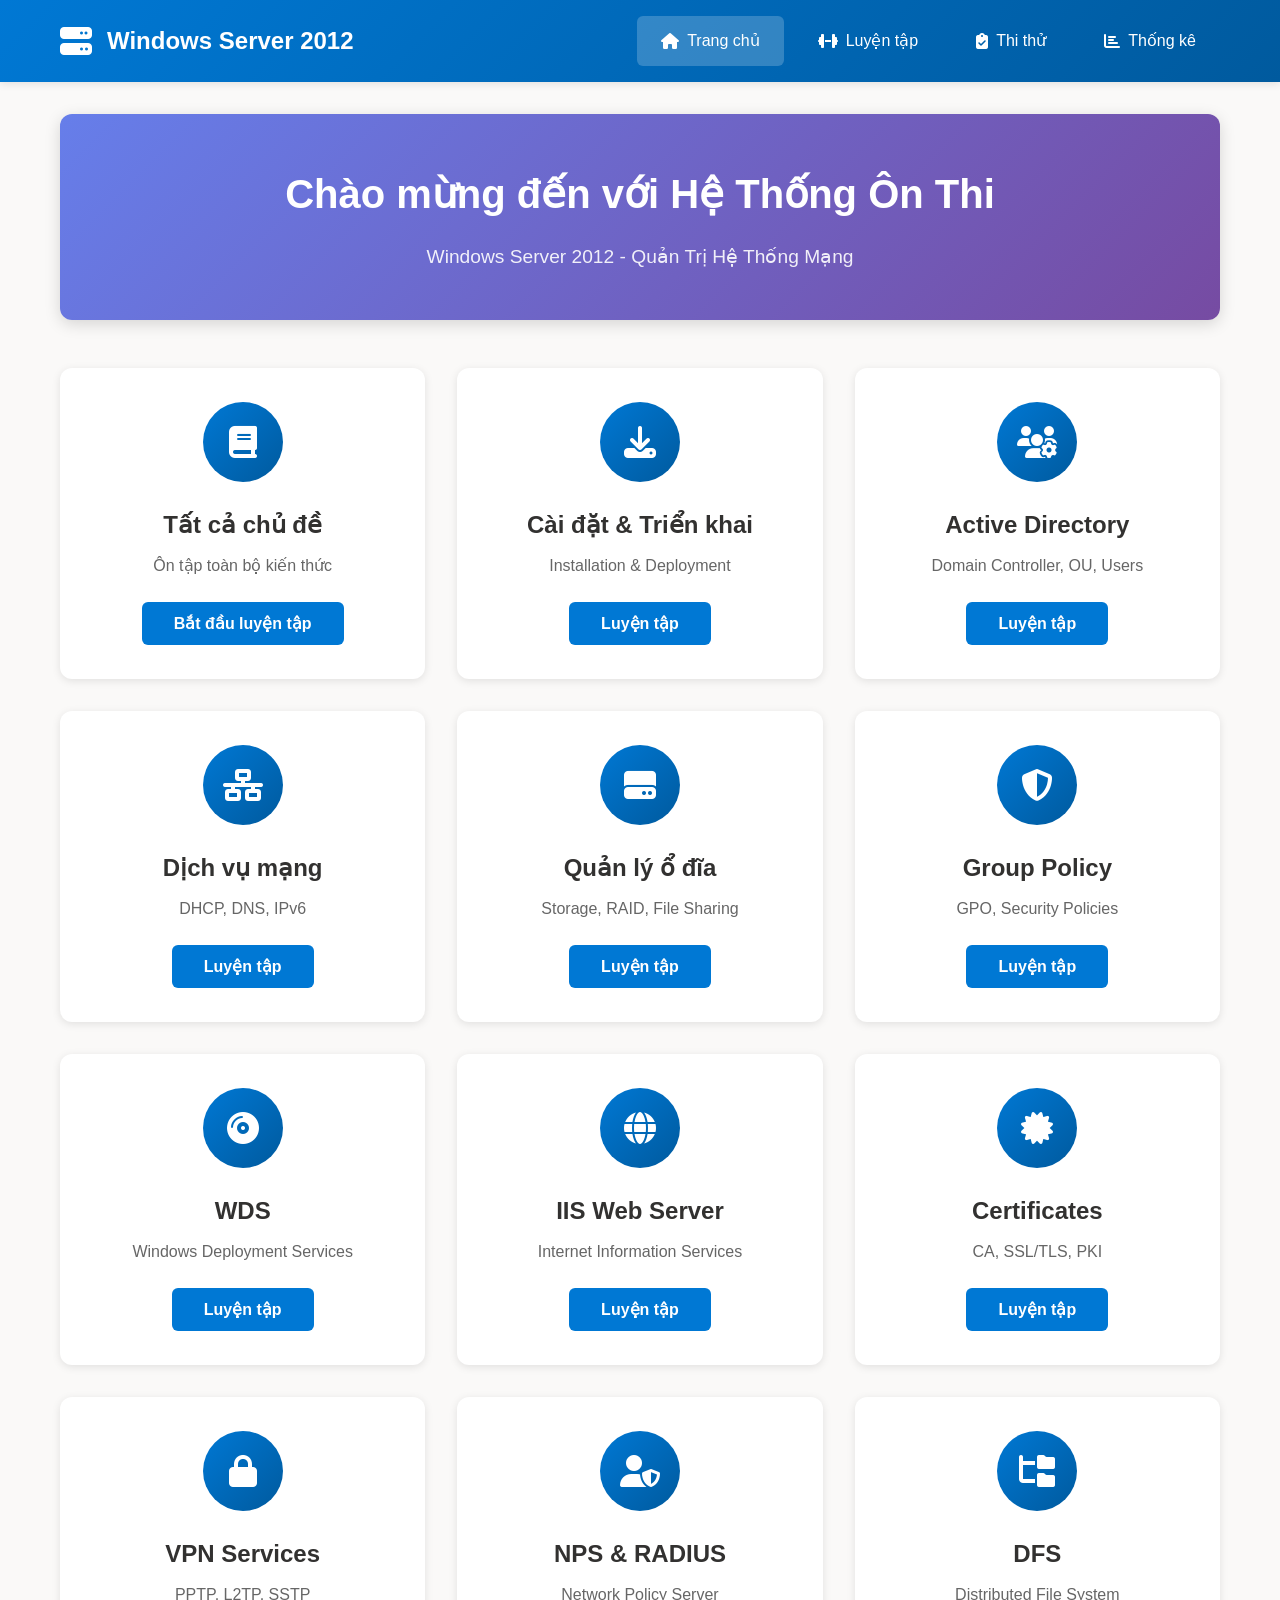
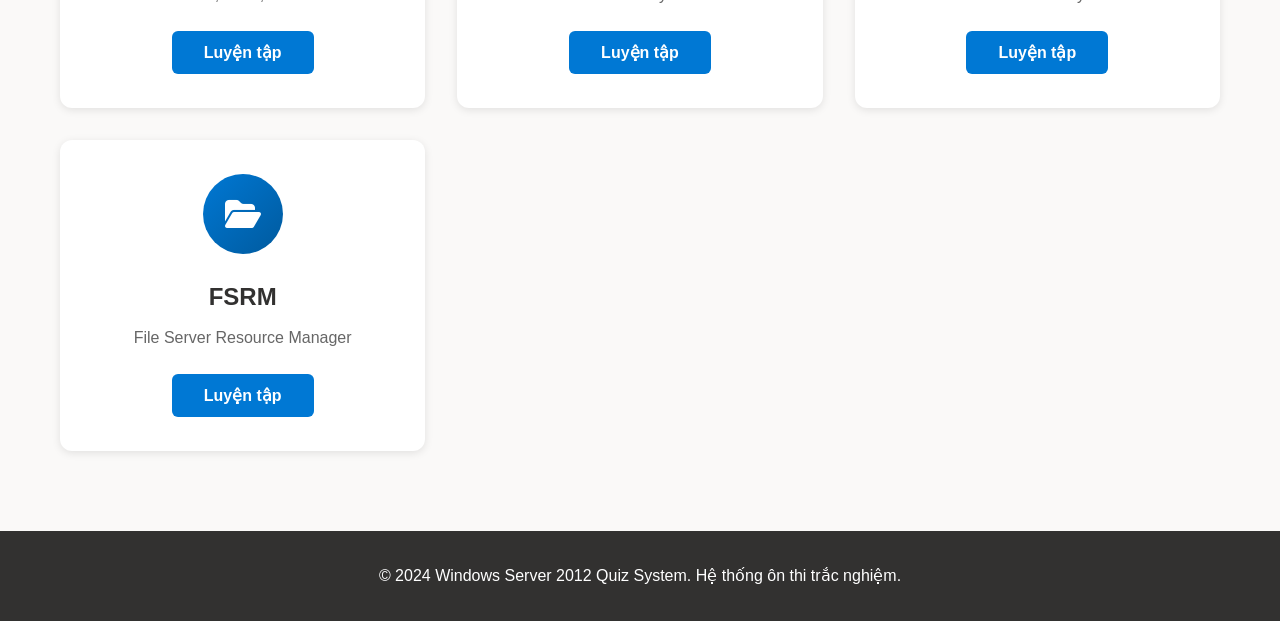
==== index.html @ 21b613d3 "Initial commit - Windows Server 2012 Quiz Website" ====
<!DOCTYPE html>
<html lang="vi">
<head>
    <meta charset="UTF-8">
    <meta name="viewport" content="width=device-width, initial-scale=1.0">
    <title>Ôn Thi Windows Server 2012 - Hệ Thống Trắc Nghiệm</title>
    <link rel="stylesheet" href="css/style.css">
    <link rel="stylesheet" href="https://cdnjs.cloudflare.com/ajax/libs/font-awesome/6.4.0/css/all.min.css">
</head>
<body>
    <!-- Header -->
    <header class="header">
        <div class="container">
            <div class="logo">
                <i class="fas fa-server"></i>
                <h1>Windows Server 2012</h1>
            </div>
            <nav class="nav">
                <a href="#" class="nav-link active" data-page="home">
                    <i class="fas fa-home"></i> Trang chủ
                </a>
                <a href="#" class="nav-link" data-page="practice">
                    <i class="fas fa-dumbbell"></i> Luyện tập
                </a>
                <a href="#" class="nav-link" data-page="exam">
                    <i class="fas fa-clipboard-check"></i> Thi thử
                </a>
                <a href="#" class="nav-link" data-page="statistics">
                    <i class="fas fa-chart-bar"></i> Thống kê
                </a>
            </nav>
        </div>
    </header>

    <!-- Main Content -->
    <main class="main-content">
        <!-- Home Page -->
        <div id="home-page" class="page active">
            <div class="container">
                <div class="hero">
                    <h2>Chào mừng đến với Hệ Thống Ôn Thi</h2>
                    <p>Windows Server 2012 - Quản Trị Hệ Thống Mạng</p>
                </div>

                <div class="topics-grid">
                    <div class="topic-card" data-topic="all">
                        <div class="topic-icon">
                            <i class="fas fa-book"></i>
                        </div>
                        <h3>Tất cả chủ đề</h3>
                        <p>Ôn tập toàn bộ kiến thức</p>
                        <button class="btn btn-primary" onclick="startPractice('all')">
                            Bắt đầu luyện tập
                        </button>
                    </div>

                    <div class="topic-card" data-topic="installation">
                        <div class="topic-icon">
                            <i class="fas fa-download"></i>
                        </div>
                        <h3>Cài đặt & Triển khai</h3>
                        <p>Installation & Deployment</p>
                        <button class="btn btn-primary" onclick="startPractice('installation')">
                            Luyện tập
                        </button>
                    </div>

                    <div class="topic-card" data-topic="active-directory">
                        <div class="topic-icon">
                            <i class="fas fa-users-cog"></i>
                        </div>
                        <h3>Active Directory</h3>
                        <p>Domain Controller, OU, Users</p>
                        <button class="btn btn-primary" onclick="startPractice('active-directory')">
                            Luyện tập
                        </button>
                    </div>

                    <div class="topic-card" data-topic="networking">
                        <div class="topic-icon">
                            <i class="fas fa-network-wired"></i>
                        </div>
                        <h3>Dịch vụ mạng</h3>
                        <p>DHCP, DNS, IPv6</p>
                        <button class="btn btn-primary" onclick="startPractice('networking')">
                            Luyện tập
                        </button>
                    </div>

                    <div class="topic-card" data-topic="storage">
                        <div class="topic-icon">
                            <i class="fas fa-hdd"></i>
                        </div>
                        <h3>Quản lý ổ đĩa</h3>
                        <p>Storage, RAID, File Sharing</p>
                        <button class="btn btn-primary" onclick="startPractice('storage')">
                            Luyện tập
                        </button>
                    </div>

                    <div class="topic-card" data-topic="group-policy">
                        <div class="topic-icon">
                            <i class="fas fa-shield-alt"></i>
                        </div>
                        <h3>Group Policy</h3>
                        <p>GPO, Security Policies</p>
                        <button class="btn btn-primary" onclick="startPractice('group-policy')">
                            Luyện tập
                        </button>
                    </div>

                    <div class="topic-card" data-topic="wds">
                        <div class="topic-icon">
                            <i class="fas fa-compact-disc"></i>
                        </div>
                        <h3>WDS</h3>
                        <p>Windows Deployment Services</p>
                        <button class="btn btn-primary" onclick="startPractice('wds')">
                            Luyện tập
                        </button>
                    </div>

                    <div class="topic-card" data-topic="iis">
                        <div class="topic-icon">
                            <i class="fas fa-globe"></i>
                        </div>
                        <h3>IIS Web Server</h3>
                        <p>Internet Information Services</p>
                        <button class="btn btn-primary" onclick="startPractice('iis')">
                            Luyện tập
                        </button>
                    </div>

                    <div class="topic-card" data-topic="certificates">
                        <div class="topic-icon">
                            <i class="fas fa-certificate"></i>
                        </div>
                        <h3>Certificates</h3>
                        <p>CA, SSL/TLS, PKI</p>
                        <button class="btn btn-primary" onclick="startPractice('certificates')">
                            Luyện tập
                        </button>
                    </div>

                    <div class="topic-card" data-topic="vpn">
                        <div class="topic-icon">
                            <i class="fas fa-lock"></i>
                        </div>
                        <h3>VPN Services</h3>
                        <p>PPTP, L2TP, SSTP</p>
                        <button class="btn btn-primary" onclick="startPractice('vpn')">
                            Luyện tập
                        </button>
                    </div>

                    <div class="topic-card" data-topic="nps">
                        <div class="topic-icon">
                            <i class="fas fa-user-shield"></i>
                        </div>
                        <h3>NPS & RADIUS</h3>
                        <p>Network Policy Server</p>
                        <button class="btn btn-primary" onclick="startPractice('nps')">
                            Luyện tập
                        </button>
                    </div>

                    <div class="topic-card" data-topic="dfs">
                        <div class="topic-icon">
                            <i class="fas fa-folder-tree"></i>
                        </div>
                        <h3>DFS</h3>
                        <p>Distributed File System</p>
                        <button class="btn btn-primary" onclick="startPractice('dfs')">
                            Luyện tập
                        </button>
                    </div>

                    <div class="topic-card" data-topic="fsrm">
                        <div class="topic-icon">
                            <i class="fas fa-folder-open"></i>
                        </div>
                        <h3>FSRM</h3>
                        <p>File Server Resource Manager</p>
                        <button class="btn btn-primary" onclick="startPractice('fsrm')">
                            Luyện tập
                        </button>
                    </div>
                </div>
            </div>
        </div>

        <!-- Practice Page -->
        <div id="practice-page" class="page">
            <div class="container">
                <div class="quiz-container" id="quiz-container">
                    <div class="quiz-header">
                        <h2 id="quiz-title">Luyện tập trắc nghiệm</h2>
                        <div class="quiz-info">
                            <span class="question-counter">
                                Câu <span id="current-question">1</span>/<span id="total-questions">10</span>
                            </span>
                        </div>
                    </div>

                    <div class="quiz-body">
                        <div class="question-text" id="question-text"></div>
                        <div class="answers" id="answers"></div>
                    </div>

                    <div class="quiz-footer">
                        <button class="btn btn-secondary" id="prev-btn" onclick="previousQuestion()">
                            <i class="fas fa-arrow-left"></i> Câu trước
                        </button>
                        <button class="btn btn-primary" id="next-btn" onclick="nextQuestion()">
                            Câu sau <i class="fas fa-arrow-right"></i>
                        </button>
                        <button class="btn btn-success" id="submit-btn" onclick="submitQuiz()" style="display: none;">
                            <i class="fas fa-check"></i> Nộp bài
                        </button>
                    </div>
                </div>

                <!-- Practice Result Modal -->
                <div id="practice-result-modal" class="modal">
                    <div class="modal-content">
                        <div class="result-header">
                            <i class="fas fa-trophy"></i>
                            <h2>Kết quả luyện tập</h2>
                        </div>
                        <div class="result-body">
                            <div class="score-circle">
                                <div class="score-text">
                                    <span id="practice-score-percentage">0</span>%
                                </div>
                            </div>
                            <div class="result-details">
                                <p><strong>Số câu đúng:</strong> <span id="practice-correct-count">0</span></p>
                                <p><strong>Số câu sai:</strong> <span id="practice-wrong-count">0</span></p>
                                <p><strong>Tổng số câu:</strong> <span id="practice-total-count">0</span></p>
                            </div>
                        </div>
                        <div class="result-footer">
                            <button class="btn btn-primary" onclick="reviewPracticeAnswers()">
                                <i class="fas fa-eye"></i> Xem đáp án
                            </button>
                            <button class="btn btn-success" onclick="restartPractice()">
                                <i class="fas fa-redo"></i> Làm lại
                            </button>
                            <button class="btn btn-secondary" onclick="closePracticeResult()">
                                <i class="fas fa-home"></i> Trang chủ
                            </button>
                        </div>
                    </div>
                </div>
            </div>
        </div>

        <!-- Exam Page -->
        <div id="exam-page" class="page">
            <div class="container">
                <div class="exam-setup" id="exam-setup">
                    <h2>Cài đặt bài thi</h2>
                    <div class="form-group">
                        <label>Chọn chủ đề:</label>
                        <select id="exam-topic" class="form-control">
                            <option value="all">Tất cả chủ đề</option>
                            <option value="installation">Cài đặt & Triển khai</option>
                            <option value="active-directory">Active Directory</option>
                            <option value="networking">Dịch vụ mạng</option>
                            <option value="storage">Quản lý ổ đĩa</option>
                            <option value="group-policy">Group Policy</option>
                        </select>
                    </div>
                    <div class="form-group">
                        <label>Số lượng câu hỏi:</label>
                        <input type="number" id="exam-questions" class="form-control" value="20" min="5" max="50">
                    </div>
                    <div class="form-group">
                        <label>Thời gian (phút):</label>
                        <input type="number" id="exam-time" class="form-control" value="30" min="5" max="120">
                    </div>
                    <button class="btn btn-success btn-large" onclick="startExam()">
                        <i class="fas fa-play"></i> Bắt đầu thi
                    </button>
                </div>

                <div class="exam-container" id="exam-container" style="display: none;">
                    <div class="exam-header">
                        <h2>Bài thi trắc nghiệm</h2>
                        <div class="timer" id="timer">
                            <i class="fas fa-clock"></i>
                            <span id="time-remaining">30:00</span>
                        </div>
                    </div>
                    <div class="question-grid" id="question-grid"></div>
                    <div class="exam-question" id="exam-question"></div>
                    <div class="exam-footer">
                        <button class="btn btn-danger" onclick="endExam()">
                            <i class="fas fa-stop"></i> Kết thúc thi
                        </button>
                    </div>
                </div>

                <!-- Exam Result Modal -->
                <div id="exam-result-modal" class="modal">
                    <div class="modal-content">
                        <div class="result-header">
                            <i class="fas fa-award"></i>
                            <h2>Kết quả thi thử</h2>
                        </div>
                        <div class="result-body">
                            <div class="score-circle">
                                <div class="score-text">
                                    <span id="exam-score-percentage">0</span>%
                                </div>
                            </div>
                            <div class="result-details">
                                <p><strong>Số câu đúng:</strong> <span id="exam-correct-count">0</span></p>
                                <p><strong>Số câu sai:</strong> <span id="exam-wrong-count">0</span></p>
                                <p><strong>Tổng số câu:</strong> <span id="exam-total-count">0</span></p>
                                <p><strong>Thời gian:</strong> <span id="exam-time-taken">--:--</span></p>
                            </div>
                        </div>
                        <div class="result-footer">
                            <button class="btn btn-primary" onclick="reviewExamAnswers()">
                                <i class="fas fa-eye"></i> Xem đáp án
                            </button>
                            <button class="btn btn-success" onclick="restartExam()">
                                <i class="fas fa-redo"></i> Thi lại
                            </button>
                            <button class="btn btn-secondary" onclick="closeExamResult()">
                                <i class="fas fa-home"></i> Trang chủ
                            </button>
                        </div>
                    </div>
                </div>
            </div>
        </div>

        <!-- Statistics Page -->
        <div id="statistics-page" class="page">
            <div class="container">
                <h2>Thống kê kết quả học tập</h2>
                <div class="stats-grid">
                    <div class="stat-card">
                        <div class="stat-icon">
                            <i class="fas fa-clipboard-list"></i>
                        </div>
                        <div class="stat-info">
                            <h3 id="total-attempts">0</h3>
                            <p>Lượt thi</p>
                        </div>
                    </div>
                    <div class="stat-card">
                        <div class="stat-icon">
                            <i class="fas fa-star"></i>
                        </div>
                        <div class="stat-info">
                            <h3 id="average-score">0%</h3>
                            <p>Điểm trung bình</p>
                        </div>
                    </div>
                    <div class="stat-card">
                        <div class="stat-icon">
                            <i class="fas fa-trophy"></i>
                        </div>
                        <div class="stat-info">
                            <h3 id="best-score">0%</h3>
                            <p>Điểm cao nhất</p>
                        </div>
                    </div>
                    <div class="stat-card">
                        <div class="stat-icon">
                            <i class="fas fa-clock"></i>
                        </div>
                        <div class="stat-info">
                            <h3 id="total-time">0h</h3>
                            <p>Thời gian học</p>
                        </div>
                    </div>
                </div>
                <div class="history-table">
                    <h3>Lịch sử làm bài</h3>
                    <table id="history-table">
                        <thead>
                            <tr>
                                <th>Thời gian</th>
                                <th>Chủ đề</th>
                                <th>Số câu</th>
                                <th>Điểm</th>
                                <th>Kết quả</th>
                            </tr>
                        </thead>
                        <tbody id="history-tbody">
                            <tr>
                                <td colspan="5" class="no-data">Chưa có dữ liệu</td>
                            </tr>
                        </tbody>
                    </table>
                </div>
                <button class="btn btn-danger" onclick="clearHistory()">
                    <i class="fas fa-trash"></i> Xóa lịch sử
                </button>
            </div>
        </div>
    </main>

    <!-- Footer -->
    <footer class="footer">
        <div class="container">
            <p>&copy; 2024 Windows Server 2012 Quiz System. Hệ thống ôn thi trắc nghiệm.</p>
        </div>
    </footer>

    <script src="js/questions.js"></script>
    <script src="js/app.js"></script>
</body>
</html>
---- css/style.css ----
/* ===== Global Styles ===== */
* {
    margin: 0;
    padding: 0;
    box-sizing: border-box;
}

:root {
    --primary-color: #0078d4;
    --secondary-color: #005a9e;
    --success-color: #107c10;
    --danger-color: #d13438;
    --warning-color: #ff8c00;
    --dark-color: #323130;
    --light-color: #f3f2f1;
    --text-color: #323130;
    --border-color: #edebe9;
    --shadow: 0 2px 8px rgba(0, 0, 0, 0.1);
    --shadow-lg: 0 4px 16px rgba(0, 0, 0, 0.15);
}

body {
    font-family: 'Segoe UI', Tahoma, Geneva, Verdana, sans-serif;
    line-height: 1.6;
    color: var(--text-color);
    background-color: #faf9f8;
}

.container {
    max-width: 1200px;
    margin: 0 auto;
    padding: 0 20px;
}

/* ===== Header ===== */
.header {
    background: linear-gradient(135deg, var(--primary-color) 0%, var(--secondary-color) 100%);
    color: white;
    padding: 1rem 0;
    box-shadow: var(--shadow);
    position: sticky;
    top: 0;
    z-index: 100;
}

.header .container {
    display: flex;
    justify-content: space-between;
    align-items: center;
}

.logo {
    display: flex;
    align-items: center;
    gap: 15px;
}

.logo i {
    font-size: 2rem;
}

.logo h1 {
    font-size: 1.5rem;
    font-weight: 600;
}

.nav {
    display: flex;
    gap: 10px;
}

.nav-link {
    color: white;
    text-decoration: none;
    padding: 0.75rem 1.5rem;
    border-radius: 6px;
    transition: all 0.3s ease;
    display: flex;
    align-items: center;
    gap: 8px;
}

.nav-link:hover,
.nav-link.active {
    background: rgba(255, 255, 255, 0.2);
}

/* ===== Main Content ===== */
.main-content {
    min-height: calc(100vh - 160px);
    padding: 2rem 0;
}

.page {
    display: none;
    animation: fadeIn 0.3s ease;
}

.page.active {
    display: block;
}

@keyframes fadeIn {
    from {
        opacity: 0;
        transform: translateY(10px);
    }
    to {
        opacity: 1;
        transform: translateY(0);
    }
}

/* ===== Hero Section ===== */
.hero {
    text-align: center;
    padding: 3rem 0;
    background: linear-gradient(135deg, #667eea 0%, #764ba2 100%);
    color: white;
    border-radius: 12px;
    margin-bottom: 3rem;
    box-shadow: var(--shadow-lg);
}

.hero h2 {
    font-size: 2.5rem;
    margin-bottom: 1rem;
}

.hero p {
    font-size: 1.2rem;
    opacity: 0.9;
}

/* ===== Topics Grid ===== */
.topics-grid {
    display: grid;
    grid-template-columns: repeat(auto-fit, minmax(300px, 1fr));
    gap: 2rem;
    margin-top: 2rem;
}

.topic-card {
    background: white;
    border-radius: 12px;
    padding: 2rem;
    text-align: center;
    box-shadow: var(--shadow);
    transition: all 0.3s ease;
    border: 2px solid transparent;
}

.topic-card:hover {
    transform: translateY(-5px);
    box-shadow: var(--shadow-lg);
    border-color: var(--primary-color);
}

.topic-icon {
    width: 80px;
    height: 80px;
    margin: 0 auto 1.5rem;
    background: linear-gradient(135deg, var(--primary-color) 0%, var(--secondary-color) 100%);
    border-radius: 50%;
    display: flex;
    align-items: center;
    justify-content: center;
    color: white;
    font-size: 2rem;
}

.topic-card h3 {
    font-size: 1.5rem;
    margin-bottom: 0.5rem;
    color: var(--dark-color);
}

.topic-card p {
    color: #666;
    margin-bottom: 1.5rem;
}

/* ===== Buttons ===== */
.btn {
    display: inline-block;
    padding: 0.75rem 2rem;
    border: none;
    border-radius: 6px;
    cursor: pointer;
    font-size: 1rem;
    font-weight: 600;
    transition: all 0.3s ease;
    text-decoration: none;
    text-align: center;
}

.btn i {
    margin-right: 5px;
}

.btn-primary {
    background: var(--primary-color);
    color: white;
}

.btn-primary:hover {
    background: var(--secondary-color);
    transform: translateY(-2px);
    box-shadow: var(--shadow);
}

.btn-secondary {
    background: #6c757d;
    color: white;
}

.btn-secondary:hover {
    background: #5a6268;
}

.btn-success {
    background: var(--success-color);
    color: white;
}

.btn-success:hover {
    background: #0e6b0e;
}

.btn-danger {
    background: var(--danger-color);
    color: white;
}

.btn-danger:hover {
    background: #a80000;
}

.btn-large {
    padding: 1rem 3rem;
    font-size: 1.2rem;
}

/* ===== Quiz Container ===== */
.quiz-container {
    background: white;
    border-radius: 12px;
    padding: 2rem;
    box-shadow: var(--shadow-lg);
    max-width: 900px;
    margin: 0 auto;
}

.quiz-header {
    border-bottom: 2px solid var(--border-color);
    padding-bottom: 1.5rem;
    margin-bottom: 2rem;
}

.quiz-header h2 {
    font-size: 1.8rem;
    color: var(--dark-color);
    margin-bottom: 1rem;
}

.quiz-info {
    display: flex;
    justify-content: space-between;
    align-items: center;
}

.question-counter {
    background: var(--primary-color);
    color: white;
    padding: 0.5rem 1rem;
    border-radius: 20px;
    font-weight: 600;
}

.quiz-body {
    margin-bottom: 2rem;
}

.question-text {
    font-size: 1.3rem;
    line-height: 1.8;
    margin-bottom: 2rem;
    color: var(--dark-color);
    font-weight: 500;
}

.answers {
    display: flex;
    flex-direction: column;
    gap: 1rem;
}

.answer-option {
    background: var(--light-color);
    padding: 1.5rem;
    border-radius: 8px;
    cursor: pointer;
    transition: all 0.3s ease;
    border: 2px solid transparent;
    display: flex;
    align-items: center;
    gap: 1rem;
}

.answer-option:hover {
    background: #e1dfdd;
    border-color: var(--primary-color);
}

.answer-option.selected {
    background: #cfe4ff;
    border-color: var(--primary-color);
}

.answer-option.correct {
    background: #dff6dd;
    border-color: var(--success-color);
}

.answer-option.wrong {
    background: #fde7e9;
    border-color: var(--danger-color);
}

.answer-option input[type="radio"] {
    width: 20px;
    height: 20px;
    cursor: pointer;
}

.answer-label {
    flex: 1;
    font-size: 1.1rem;
    cursor: pointer;
}

.quiz-footer {
    display: flex;
    justify-content: space-between;
    gap: 1rem;
    border-top: 2px solid var(--border-color);
    padding-top: 1.5rem;
}

/* ===== Modal ===== */
.modal {
    display: none;
    position: fixed;
    top: 0;
    left: 0;
    width: 100%;
    height: 100%;
    background: rgba(0, 0, 0, 0.7);
    z-index: 1000;
    align-items: center;
    justify-content: center;
}

.modal.active {
    display: flex;
}

.modal-content {
    background: white;
    border-radius: 12px;
    padding: 2rem;
    max-width: 600px;
    width: 90%;
    box-shadow: var(--shadow-lg);
    animation: slideIn 0.3s ease;
}

@keyframes slideIn {
    from {
        transform: translateY(-50px);
        opacity: 0;
    }
    to {
        transform: translateY(0);
        opacity: 1;
    }
}

.result-header {
    text-align: center;
    margin-bottom: 2rem;
}

.result-header i {
    font-size: 4rem;
    color: var(--warning-color);
    margin-bottom: 1rem;
}

.result-header h2 {
    font-size: 2rem;
    color: var(--dark-color);
}

.result-body {
    text-align: center;
    margin-bottom: 2rem;
}

.score-circle {
    width: 200px;
    height: 200px;
    border-radius: 50%;
    background: linear-gradient(135deg, var(--primary-color) 0%, var(--secondary-color) 100%);
    margin: 0 auto 2rem;
    display: flex;
    align-items: center;
    justify-content: center;
    box-shadow: var(--shadow-lg);
}

.score-text {
    color: white;
    font-size: 3rem;
    font-weight: bold;
}

.result-details {
    background: var(--light-color);
    padding: 1.5rem;
    border-radius: 8px;
}

.result-details p {
    font-size: 1.2rem;
    margin-bottom: 0.5rem;
}

.result-footer {
    display: flex;
    gap: 1rem;
    justify-content: center;
    flex-wrap: wrap;
}

/* ===== Exam Page ===== */
.exam-setup {
    background: white;
    border-radius: 12px;
    padding: 3rem;
    max-width: 600px;
    margin: 0 auto;
    box-shadow: var(--shadow-lg);
}

.exam-setup h2 {
    text-align: center;
    font-size: 2rem;
    margin-bottom: 2rem;
    color: var(--dark-color);
}

.form-group {
    margin-bottom: 1.5rem;
}

.form-group label {
    display: block;
    font-weight: 600;
    margin-bottom: 0.5rem;
    color: var(--dark-color);
}

.form-control {
    width: 100%;
    padding: 0.75rem;
    border: 2px solid var(--border-color);
    border-radius: 6px;
    font-size: 1rem;
    transition: border-color 0.3s ease;
}

.form-control:focus {
    outline: none;
    border-color: var(--primary-color);
}

.exam-container .exam-header {
    background: white;
    padding: 1.5rem;
    border-radius: 12px;
    margin-bottom: 2rem;
    box-shadow: var(--shadow);
    display: flex;
    justify-content: space-between;
    align-items: center;
}

.timer {
    font-size: 1.5rem;
    font-weight: bold;
    color: var(--danger-color);
    display: flex;
    align-items: center;
    gap: 10px;
}

.question-grid {
    background: white;
    padding: 1.5rem;
    border-radius: 12px;
    margin-bottom: 2rem;
    box-shadow: var(--shadow);
}

.question-grid-title {
    font-size: 1.2rem;
    margin-bottom: 1rem;
    color: var(--dark-color);
}

.question-numbers {
    display: grid;
    grid-template-columns: repeat(auto-fill, minmax(50px, 1fr));
    gap: 10px;
}

.question-number {
    padding: 0.75rem;
    text-align: center;
    border: 2px solid var(--border-color);
    border-radius: 6px;
    cursor: pointer;
    transition: all 0.3s ease;
    font-weight: 600;
}

.question-number:hover {
    background: var(--light-color);
}

.question-number.current {
    background: var(--primary-color);
    color: white;
    border-color: var(--primary-color);
}

.question-number.answered {
    background: var(--success-color);
    color: white;
    border-color: var(--success-color);
}

/* ===== Statistics Page ===== */
.stats-grid {
    display: grid;
    grid-template-columns: repeat(auto-fit, minmax(250px, 1fr));
    gap: 2rem;
    margin-bottom: 3rem;
}

.stat-card {
    background: white;
    border-radius: 12px;
    padding: 2rem;
    box-shadow: var(--shadow);
    display: flex;
    align-items: center;
    gap: 1.5rem;
}

.stat-icon {
    width: 70px;
    height: 70px;
    border-radius: 12px;
    background: linear-gradient(135deg, var(--primary-color) 0%, var(--secondary-color) 100%);
    display: flex;
    align-items: center;
    justify-content: center;
    color: white;
    font-size: 2rem;
}

.stat-info h3 {
    font-size: 2rem;
    color: var(--dark-color);
    margin-bottom: 0.25rem;
}

.stat-info p {
    color: #666;
    font-size: 1rem;
}

.history-table {
    background: white;
    border-radius: 12px;
    padding: 2rem;
    box-shadow: var(--shadow);
    margin-bottom: 2rem;
}

.history-table h3 {
    font-size: 1.5rem;
    margin-bottom: 1.5rem;
    color: var(--dark-color);
}

table {
    width: 100%;
    border-collapse: collapse;
}

table thead {
    background: var(--light-color);
}

table th,
table td {
    padding: 1rem;
    text-align: left;
    border-bottom: 1px solid var(--border-color);
}

table th {
    font-weight: 600;
    color: var(--dark-color);
}

.no-data {
    text-align: center;
    color: #666;
    padding: 2rem !important;
}

.badge {
    display: inline-block;
    padding: 0.25rem 0.75rem;
    border-radius: 20px;
    font-size: 0.9rem;
    font-weight: 600;
}

.badge-success {
    background: var(--success-color);
    color: white;
}

.badge-danger {
    background: var(--danger-color);
    color: white;
}

.badge-warning {
    background: var(--warning-color);
    color: white;
}

/* ===== Footer ===== */
.footer {
    background: var(--dark-color);
    color: white;
    text-align: center;
    padding: 2rem 0;
    margin-top: 3rem;
}

/* ===== Responsive ===== */
@media (max-width: 768px) {
    .header .container {
        flex-direction: column;
        gap: 1rem;
    }

    .nav {
        flex-wrap: wrap;
        justify-content: center;
    }

    .hero h2 {
        font-size: 1.8rem;
    }

    .topics-grid {
        grid-template-columns: 1fr;
    }

    .quiz-footer {
        flex-direction: column;
    }

    .result-footer {
        flex-direction: column;
    }

    .btn {
        width: 100%;
    }
}

/* ===== Loading Animation ===== */
.loading {
    display: inline-block;
    width: 20px;
    height: 20px;
    border: 3px solid rgba(255, 255, 255, 0.3);
    border-radius: 50%;
    border-top-color: white;
    animation: spin 1s ease-in-out infinite;
}

@keyframes spin {
    to { transform: rotate(360deg); }
}


/* ===== Enhanced Statistics ===== */
.stats-grid {
    display: grid;
    grid-template-columns: repeat(auto-fit, minmax(250px, 1fr));
    gap: 20px;
    margin-bottom: 3rem;
}

.stat-card {
    background: white;
    border-radius: 12px;
    padding: 2rem;
    box-shadow: var(--shadow);
    transition: all 0.3s ease;
    display: flex;
    align-items: center;
    gap: 1.5rem;
    border-left: 4px solid var(--primary-color);
}

.stat-card:hover {
    transform: translateY(-5px);
    box-shadow: var(--shadow-lg);
}

.stat-icon {
    width: 60px;
    height: 60px;
    background: linear-gradient(135deg, var(--primary-color) 0%, var(--secondary-color) 100%);
    border-radius: 12px;
    display: flex;
    align-items: center;
    justify-content: center;
    color: white;
    font-size: 1.8rem;
    flex-shrink: 0;
}

.stat-info h3 {
    font-size: 2rem;
    margin: 0;
    color: var(--primary-color);
}

.stat-info p {
    margin: 0.5rem 0 0;
    color: #666;
    font-size: 0.9rem;
}

/* ===== History Table Enhancement ===== */
.history-table {
    background: white;
    border-radius: 12px;
    padding: 2rem;
    box-shadow: var(--shadow);
    overflow-x: auto;
}

.history-table h3 {
    margin-bottom: 1.5rem;
    color: var(--dark-color);
}

#history-table {
    width: 100%;
    border-collapse: collapse;
}

#history-table thead {
    background: linear-gradient(135deg, var(--primary-color) 0%, var(--secondary-color) 100%);
    color: white;
}

#history-table th {
    padding: 1rem;
    text-align: left;
    font-weight: 600;
}

#history-table td {
    padding: 1rem;
    border-bottom: 1px solid var(--border-color);
}

#history-table tbody tr:hover {
    background: #f8f9fa;
}

.badge {
    display: inline-block;
    padding: 0.35rem 0.75rem;
    border-radius: 20px;
    font-size: 0.875rem;
    font-weight: 600;
}

.badge-success {
    background: #d4edda;
    color: #155724;
}

.badge-warning {
    background: #fff3cd;
    color: #856404;
}

.badge-danger {
    background: #f8d7da;
    color: #721c24;
}

/* ===== Answer Options Enhancement ===== */
.answer-option.correct {
    background: #d4edda !important;
    border-color: #28a745 !important;
}

.answer-option.wrong {
    background: #f8d7da !important;
    border-color: #dc3545 !important;
}

/* ===== Modal Enhancement ===== */
.modal {
    display: none;
    position: fixed;
    top: 0;
    left: 0;
    width: 100%;
    height: 100%;
    background: rgba(0, 0, 0, 0.7);
    z-index: 1000;
    align-items: center;
    justify-content: center;
    animation: fadeIn 0.3s ease;
}

.modal.active {
    display: flex;
}

.modal-content {
    background: white;
    border-radius: 12px;
    padding: 2rem;
    max-width: 500px;
    width: 90%;
    box-shadow: 0 10px 40px rgba(0, 0, 0, 0.3);
    animation: slideUp 0.3s ease;
}

@keyframes slideUp {
    from {
        opacity: 0;
        transform: translateY(30px);
    }
    to {
        opacity: 1;
        transform: translateY(0);
    }
}

.result-header {
    text-align: center;
    margin-bottom: 2rem;
}

.result-header i {
    font-size: 4rem;
    color: #ffc107;
    margin-bottom: 1rem;
}

.score-circle {
    width: 150px;
    height: 150px;
    margin: 0 auto 2rem;
    border-radius: 50%;
    background: linear-gradient(135deg, var(--primary-color) 0%, var(--secondary-color) 100%);
    display: flex;
    align-items: center;
    justify-content: center;
    box-shadow: 0 4px 20px rgba(0, 120, 212, 0.3);
}

.score-text {
    color: white;
    font-size: 3rem;
    font-weight: bold;
}

.result-details {
    text-align: center;
    margin-bottom: 2rem;
}

.result-details p {
    margin: 0.5rem 0;
    font-size: 1.1rem;
}

.result-footer {
    display: flex;
    gap: 10px;
    justify-content: center;
    flex-wrap: wrap;
}

/* ===== Responsive Design ===== */
@media (max-width: 768px) {
    .topics-grid {
        grid-template-columns: 1fr;
    }
    
    .stats-grid {
        grid-template-columns: 1fr;
    }
    
    .nav {
        flex-direction: column;
        gap: 5px;
    }
    
    .hero h2 {
        font-size: 1.8rem;
    }
    
    #history-table {
        font-size: 0.85rem;
    }
    
    #history-table th,
    #history-table td {
        padding: 0.5rem;
    }
}


/* ===== Button Fixes ===== */
.quiz-footer {
    margin-top: 2rem;
    display: flex;
    gap: 10px;
    justify-content: center;
    flex-wrap: wrap;
    position: relative;
    z-index: 10;
}

.quiz-footer .btn {
    min-width: 120px;
    pointer-events: auto !important;
    cursor: pointer !important;
    position: relative;
    z-index: 10;
}

.quiz-footer .btn:disabled {
    opacity: 0.5;
    cursor: not-allowed !important;
    pointer-events: none !important;
}

#submit-btn,
.btn-success {
    background: #107c10 !important;
    color: white !important;
    font-weight: 600;
    transition: all 0.3s ease;
}

#submit-btn:hover:not(:disabled),
.btn-success:hover:not(:disabled) {
    background: #0e6b0e !important;
    transform: translateY(-2px);
    box-shadow: 0 4px 12px rgba(16, 124, 16, 0.3);
}

.exam-footer {
    margin-top: 2rem;
    padding: 1.5rem;
    text-align: center;
    background: white;
    border-radius: 8px;
    box-shadow: var(--shadow);
}

.exam-footer .btn {
    min-width: 180px;
    padding: 1rem 2rem;
    font-size: 1.1rem;
}
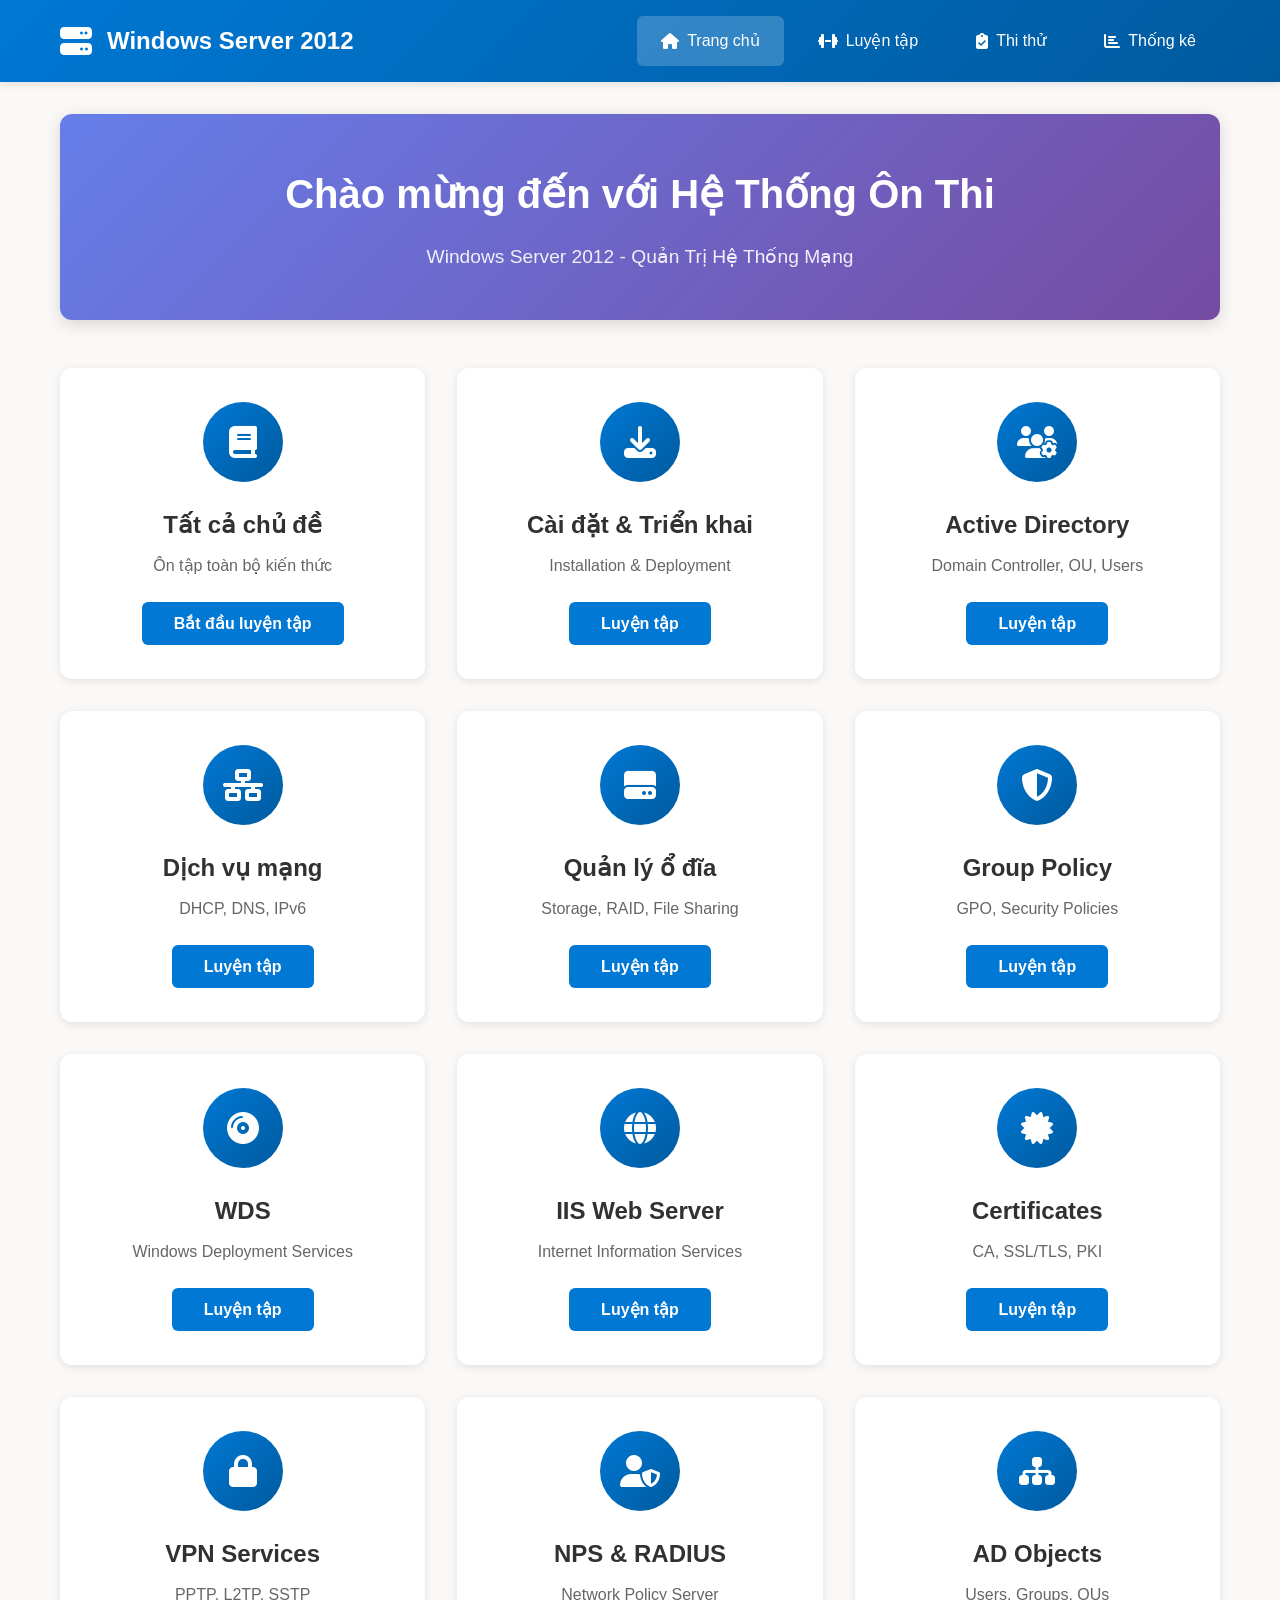
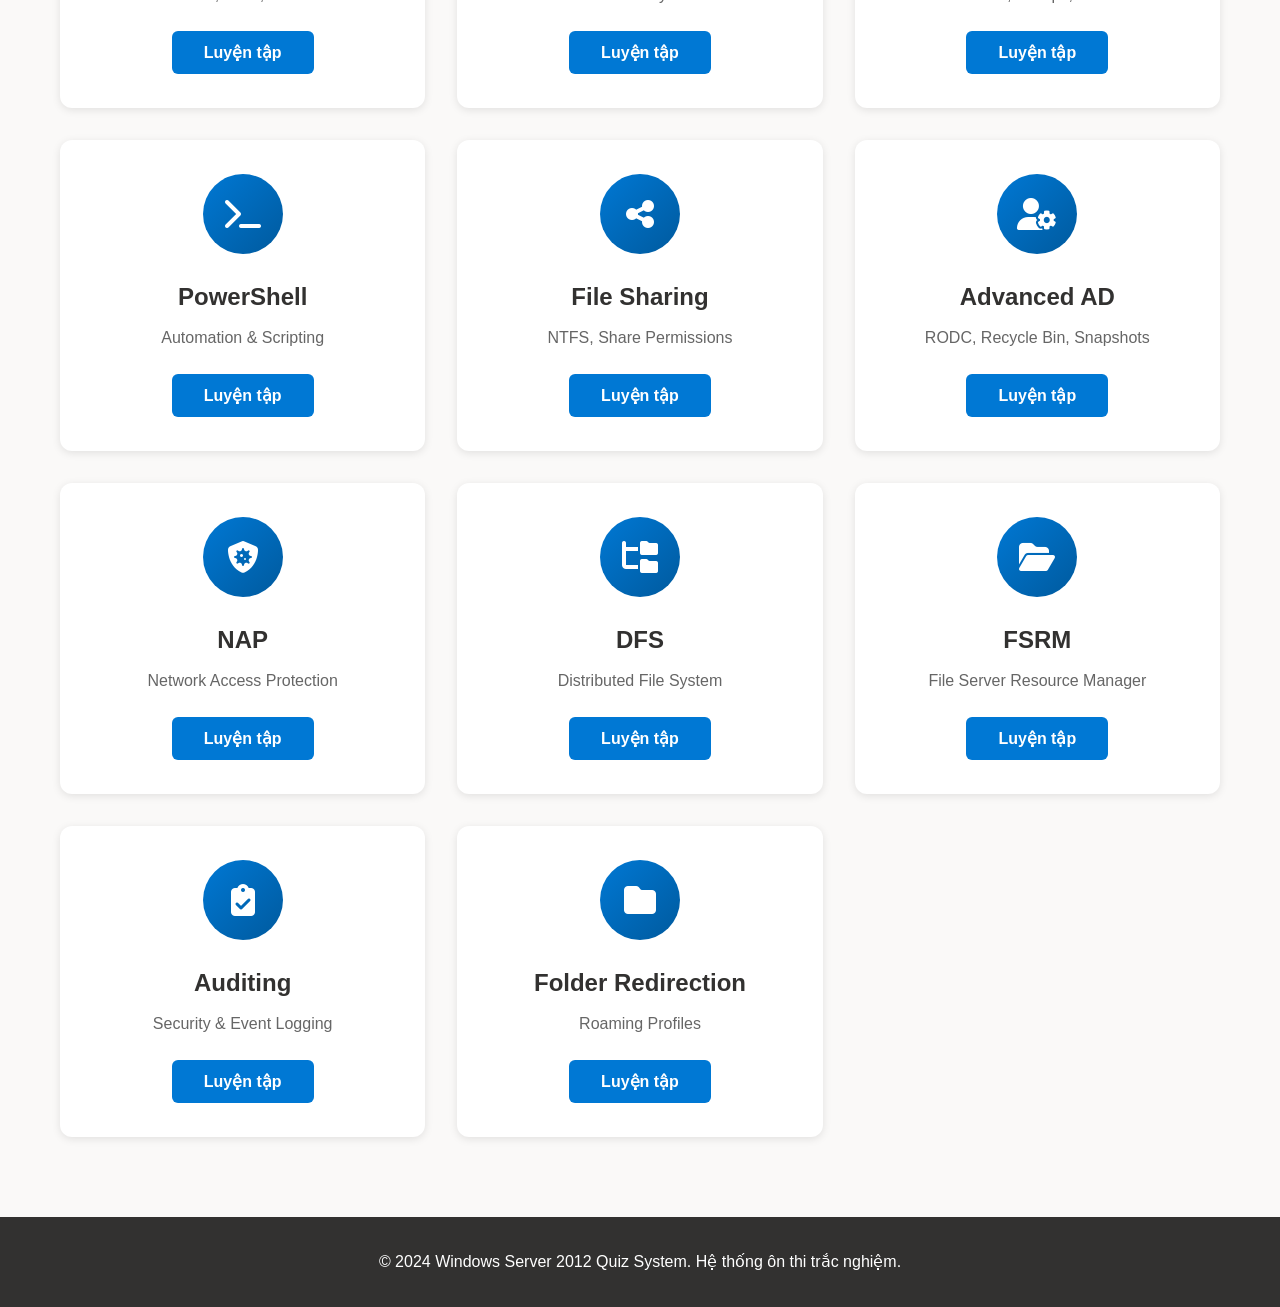
==== commit de9898b5: "add topics" ====
--- a/index.html
+++ b/index.html
@@ -164,6 +164,61 @@
                         </button>
                     </div>
 
+                    <div class="topic-card" data-topic="ad-objects">
+                        <div class="topic-icon">
+                            <i class="fas fa-sitemap"></i>
+                        </div>
+                        <h3>AD Objects</h3>
+                        <p>Users, Groups, OUs</p>
+                        <button class="btn btn-primary" onclick="startPractice('ad-objects')">
+                            Luyện tập
+                        </button>
+                    </div>
+
+                    <div class="topic-card" data-topic="powershell">
+                        <div class="topic-icon">
+                            <i class="fas fa-terminal"></i>
+                        </div>
+                        <h3>PowerShell</h3>
+                        <p>Automation & Scripting</p>
+                        <button class="btn btn-primary" onclick="startPractice('powershell')">
+                            Luyện tập
+                        </button>
+                    </div>
+
+                    <div class="topic-card" data-topic="file-sharing">
+                        <div class="topic-icon">
+                            <i class="fas fa-share-alt"></i>
+                        </div>
+                        <h3>File Sharing</h3>
+                        <p>NTFS, Share Permissions</p>
+                        <button class="btn btn-primary" onclick="startPractice('file-sharing')">
+                            Luyện tập
+                        </button>
+                    </div>
+
+                    <div class="topic-card" data-topic="advanced-ad">
+                        <div class="topic-icon">
+                            <i class="fas fa-user-cog"></i>
+                        </div>
+                        <h3>Advanced AD</h3>
+                        <p>RODC, Recycle Bin, Snapshots</p>
+                        <button class="btn btn-primary" onclick="startPractice('advanced-ad')">
+                            Luyện tập
+                        </button>
+                    </div>
+
+                    <div class="topic-card" data-topic="nap">
+                        <div class="topic-icon">
+                            <i class="fas fa-shield-virus"></i>
+                        </div>
+                        <h3>NAP</h3>
+                        <p>Network Access Protection</p>
+                        <button class="btn btn-primary" onclick="startPractice('nap')">
+                            Luyện tập
+                        </button>
+                    </div>
+
                     <div class="topic-card" data-topic="dfs">
                         <div class="topic-icon">
                             <i class="fas fa-folder-tree"></i>
@@ -182,6 +237,28 @@
                         <h3>FSRM</h3>
                         <p>File Server Resource Manager</p>
                         <button class="btn btn-primary" onclick="startPractice('fsrm')">
+                            Luyện tập
+                        </button>
+                    </div>
+
+                    <div class="topic-card" data-topic="auditing">
+                        <div class="topic-icon">
+                            <i class="fas fa-clipboard-check"></i>
+                        </div>
+                        <h3>Auditing</h3>
+                        <p>Security & Event Logging</p>
+                        <button class="btn btn-primary" onclick="startPractice('auditing')">
+                            Luyện tập
+                        </button>
+                    </div>
+
+                    <div class="topic-card" data-topic="folder-redirection">
+                        <div class="topic-icon">
+                            <i class="fas fa-folder"></i>
+                        </div>
+                        <h3>Folder Redirection</h3>
+                        <p>Roaming Profiles</p>
+                        <button class="btn btn-primary" onclick="startPractice('folder-redirection')">
                             Luyện tập
                         </button>
                     </div>
@@ -266,9 +343,23 @@
                             <option value="all">Tất cả chủ đề</option>
                             <option value="installation">Cài đặt & Triển khai</option>
                             <option value="active-directory">Active Directory</option>
-                            <option value="networking">Dịch vụ mạng</option>
+                            <option value="ad-objects">AD Objects (Users, Groups, OUs)</option>
+                            <option value="powershell">PowerShell</option>
+                            <option value="networking">Dịch vụ mạng (DHCP, DNS)</option>
                             <option value="storage">Quản lý ổ đĩa</option>
+                            <option value="file-sharing">File Sharing & Permissions</option>
                             <option value="group-policy">Group Policy</option>
+                            <option value="wds">Windows Deployment Services</option>
+                            <option value="iis">IIS Web Server</option>
+                            <option value="certificates">Certificates & SSL/TLS</option>
+                            <option value="advanced-ad">Advanced AD Features</option>
+                            <option value="vpn">VPN Services</option>
+                            <option value="nps">Network Policy Server (NPS)</option>
+                            <option value="nap">Network Access Protection (NAP)</option>
+                            <option value="dfs">Distributed File System (DFS)</option>
+                            <option value="fsrm">File Server Resource Manager</option>
+                            <option value="auditing">Auditing & Security</option>
+                            <option value="folder-redirection">Folder Redirection</option>
                         </select>
                     </div>
                     <div class="form-group">
